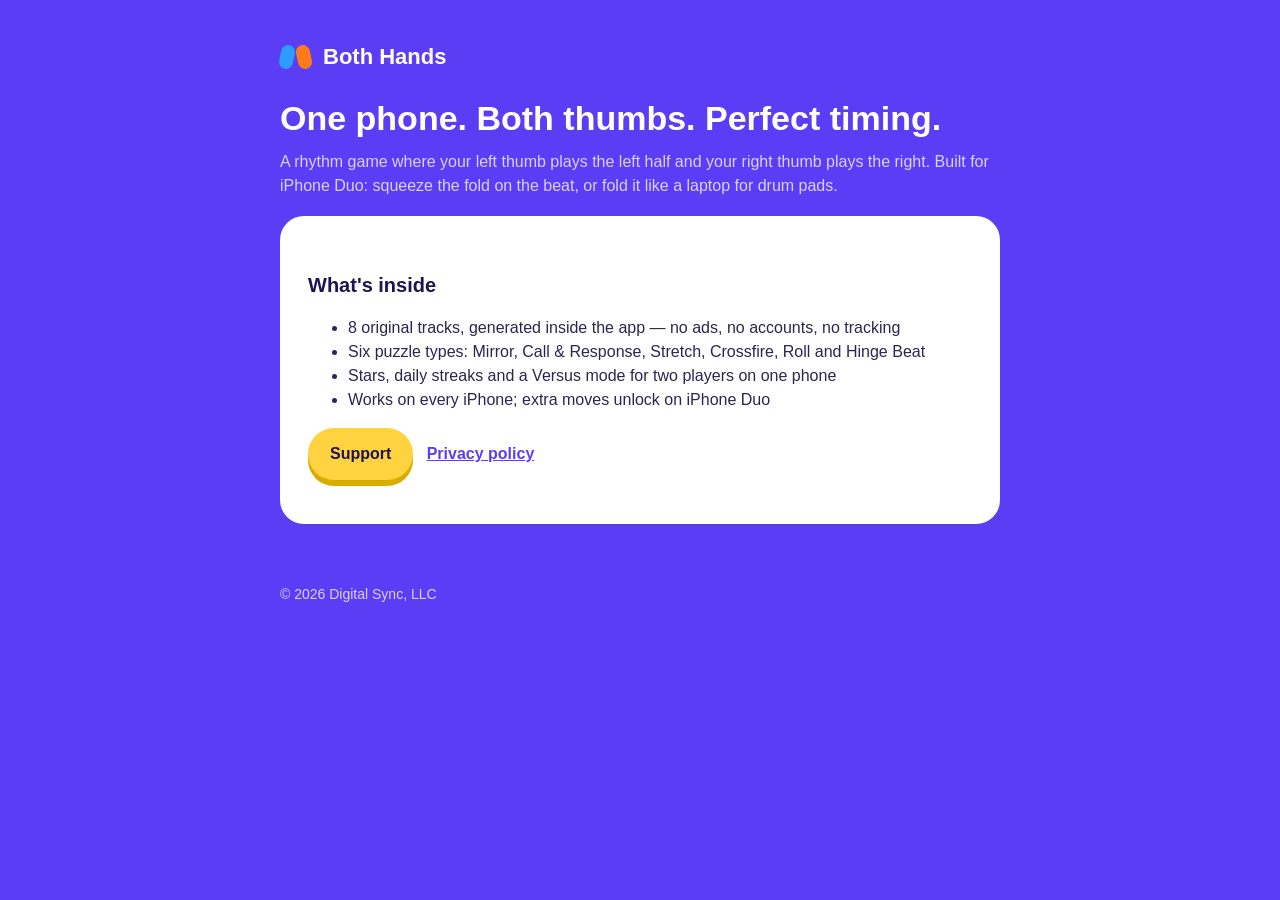
==== docs/index.html @ c5391e94 "Both Hands site: privacy, support" ====
<!doctype html><html lang="en"><head><meta charset="utf-8"><meta name="viewport" content="width=device-width,initial-scale=1"><title>Both Hands</title><link rel="stylesheet" href="style.css"></head>
<body><header><div class="mark"><span class="l"></span><span class="r"></span></div><strong>Both Hands</strong></header>
<main><h1>One phone. Both thumbs. Perfect timing.</h1><p class="sub">A rhythm game where your left thumb plays the left half and your right thumb plays the right. Built for iPhone Duo: squeeze the fold on the beat, or fold it like a laptop for drum pads.</p>
<div class="card"><h2>What's inside</h2><ul><li>8 original tracks, generated inside the app — no ads, no accounts, no tracking</li><li>Six puzzle types: Mirror, Call &amp; Response, Stretch, Crossfire, Roll and Hinge Beat</li><li>Stars, daily streaks and a Versus mode for two players on one phone</li><li>Works on every iPhone; extra moves unlock on iPhone Duo</li></ul>
<p><a class="btn" href="support.html">Support</a> &nbsp; <a href="privacy.html">Privacy policy</a></p></div></main>
<footer>© 2026 Digital Sync, LLC</footer></body></html>
---- docs/style.css ----
:root{--violet:#5B3DF5;--ink:#1E1452;--yellow:#FFD23F;--muted:#6B6490;--card:#fff}
*{box-sizing:border-box}body{margin:0;font-family:-apple-system,BlinkMacSystemFont,"SF Pro Rounded","Segoe UI",Roboto,sans-serif;background:var(--violet);color:#fff;line-height:1.5}
header{max-width:760px;margin:0 auto;padding:40px 20px 10px;display:flex;align-items:center;gap:12px}
header .mark{display:flex;gap:3px}header .mark span{display:block;width:14px;height:24px;border-radius:7px}
header .mark .l{background:#2D9CFF;transform:rotate(12deg)}header .mark .r{background:#FF7A1A;transform:rotate(-12deg)}
header strong{font-size:22px}
main{max-width:760px;margin:0 auto;padding:10px 20px 60px}
.card{background:var(--card);color:var(--ink);border-radius:24px;padding:28px}
h1{margin:0 0 6px;font-size:34px}h2{font-size:20px;margin:26px 0 6px}p,li{color:#2b2550}
.sub{color:#D9D2FF;margin:0 0 18px}a{color:var(--violet);font-weight:700}
nav a{color:#fff;margin-right:16px}footer{max-width:760px;margin:0 auto;padding:0 20px 40px;color:#D9D2FF;font-size:14px}
.btn{display:inline-block;background:var(--yellow);color:var(--ink);padding:14px 22px;border-radius:30px;text-decoration:none;font-weight:800;box-shadow:0 6px 0 #D9AC00}
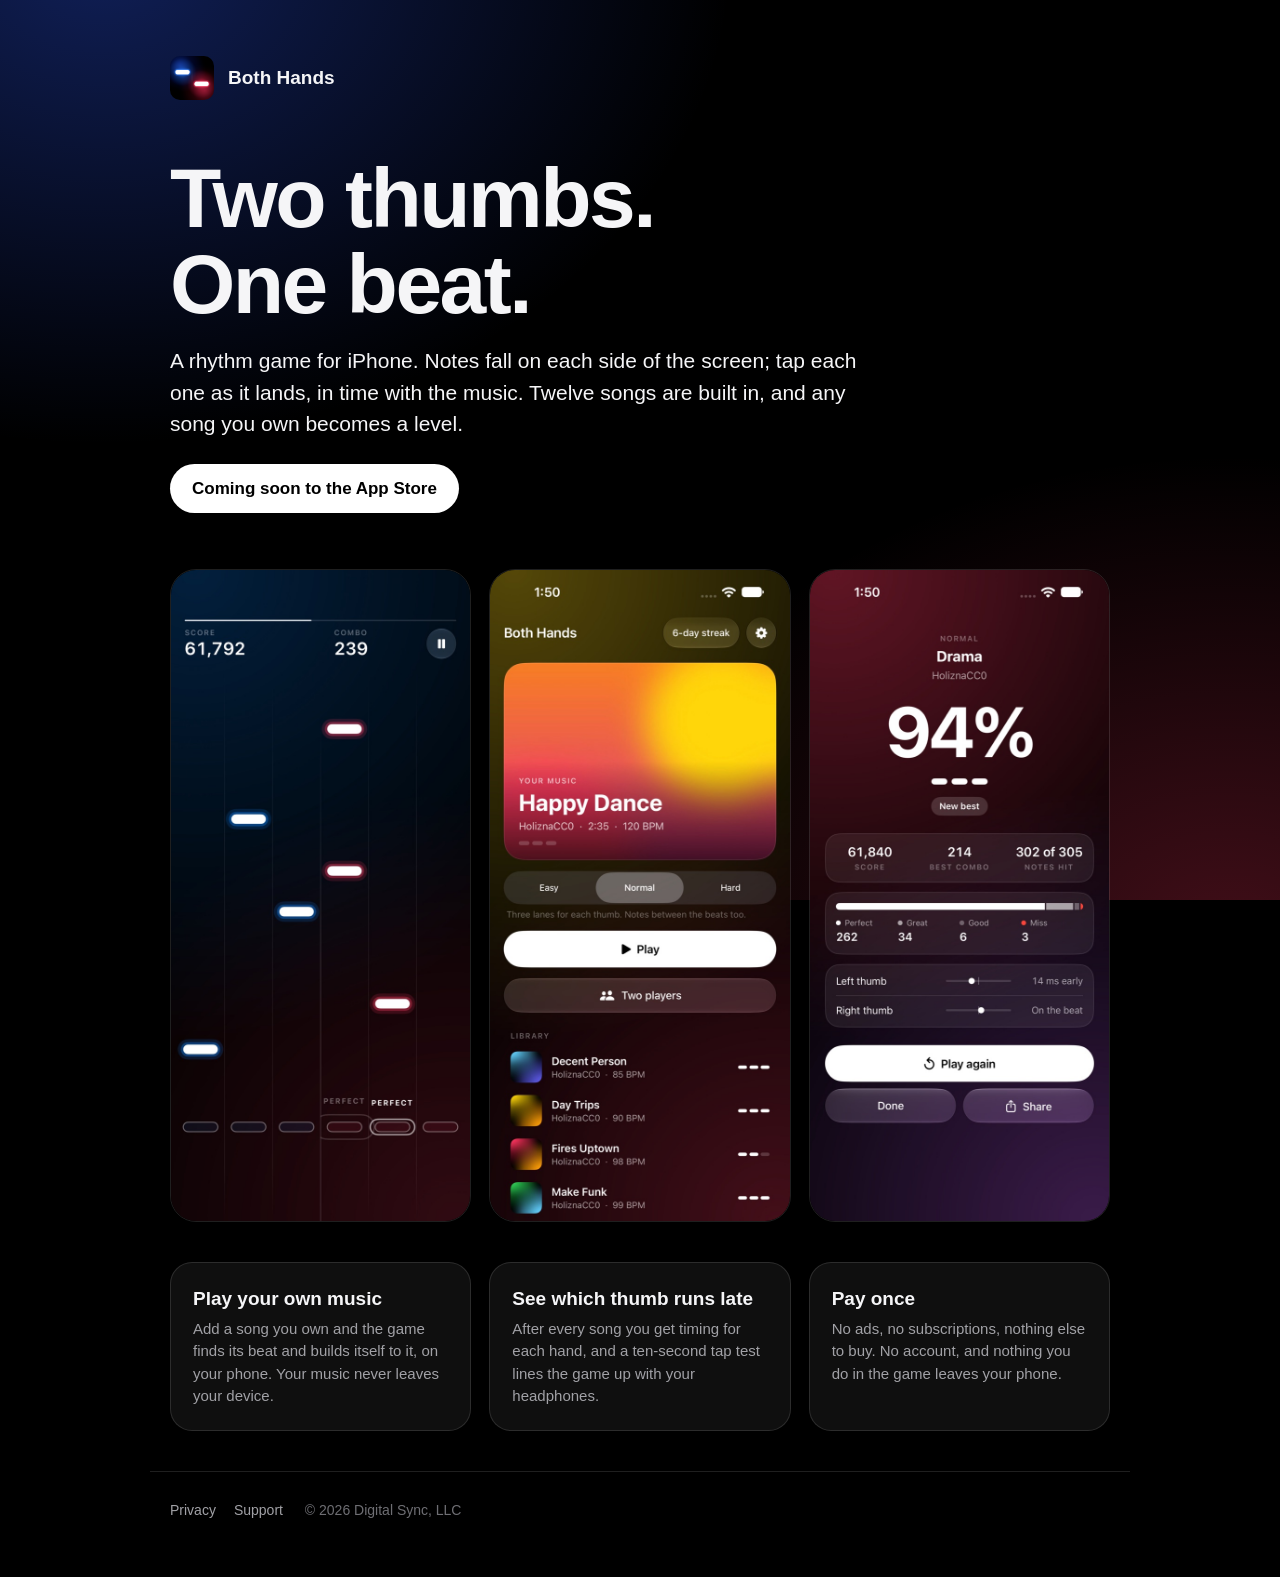
==== commit 39ea9d76: "Both Hands site: new look, updated privacy and support pages - Matches the rebuilt game: black, mini" ====
--- a/docs/index.html
+++ b/docs/index.html
@@ -1,6 +1,35 @@
-<!doctype html><html lang="en"><head><meta charset="utf-8"><meta name="viewport" content="width=device-width,initial-scale=1"><title>Both Hands</title><link rel="stylesheet" href="style.css"></head>
-<body><header><div class="mark"><span class="l"></span><span class="r"></span></div><strong>Both Hands</strong></header>
-<main><h1>One phone. Both thumbs. Perfect timing.</h1><p class="sub">A rhythm game where your left thumb plays the left half and your right thumb plays the right. Built for iPhone Duo: squeeze the fold on the beat, or fold it like a laptop for drum pads.</p>
-<div class="card"><h2>What's inside</h2><ul><li>8 original tracks, generated inside the app — no ads, no accounts, no tracking</li><li>Six puzzle types: Mirror, Call &amp; Response, Stretch, Crossfire, Roll and Hinge Beat</li><li>Stars, daily streaks and a Versus mode for two players on one phone</li><li>Works on every iPhone; extra moves unlock on iPhone Duo</li></ul>
-<p><a class="btn" href="support.html">Support</a> &nbsp; <a href="privacy.html">Privacy policy</a></p></div></main>
-<footer>© 2026 Digital Sync, LLC</footer></body></html>
+<!doctype html>
+<html lang="en">
+<head>
+<meta charset="utf-8">
+<meta name="viewport" content="width=device-width, initial-scale=1">
+<title>Both Hands</title>
+<meta name="description" content="Both Hands is a two-thumb rhythm game for iPhone. Twelve songs built in, and any song you own becomes a level.">
+<link rel="icon" href="icon.png">
+<link rel="stylesheet" href="style.css">
+</head>
+<body>
+<main>
+  <a class="brand" href="./"><img src="icon.png" alt="">Both Hands</a>
+  <h1>Two thumbs.<br>One beat.</h1>
+  <p class="lead">A rhythm game for iPhone. Notes fall on each side of the screen; tap each one as it lands, in time with the music. Twelve songs are built in, and any song you own becomes a level.</p>
+  <span class="pill">Coming soon to the App Store</span>
+
+  <div class="shots">
+    <img src="shot-play.jpg" alt="The game: notes falling toward a row of targets on each side of the screen">
+    <img src="shot-yours.jpg" alt="A song the player added from their own files, ready to play">
+    <img src="shot-results.jpg" alt="Results: 94 percent, with timing for the left and right thumb">
+  </div>
+
+  <div class="points">
+    <div><h3>Play your own music</h3><p>Add a song you own and the game finds its beat and builds itself to it, on your phone. Your music never leaves your device.</p></div>
+    <div><h3>See which thumb runs late</h3><p>After every song you get timing for each hand, and a ten-second tap test lines the game up with your headphones.</p></div>
+    <div><h3>Pay once</h3><p>No ads, no subscriptions, nothing else to buy. No account, and nothing you do in the game leaves your phone.</p></div>
+  </div>
+</main>
+<footer>
+  <a href="privacy.html">Privacy</a><a href="support.html">Support</a>
+  <span>&copy; 2026 Digital Sync, LLC</span>
+</footer>
+</body>
+</html>
--- a/docs/style.css
+++ b/docs/style.css
@@ -1,12 +1,56 @@
-:root{--violet:#5B3DF5;--ink:#1E1452;--yellow:#FFD23F;--muted:#6B6490;--card:#fff}
-*{box-sizing:border-box}body{margin:0;font-family:-apple-system,BlinkMacSystemFont,"SF Pro Rounded","Segoe UI",Roboto,sans-serif;background:var(--violet);color:#fff;line-height:1.5}
-header{max-width:760px;margin:0 auto;padding:40px 20px 10px;display:flex;align-items:center;gap:12px}
-header .mark{display:flex;gap:3px}header .mark span{display:block;width:14px;height:24px;border-radius:7px}
-header .mark .l{background:#2D9CFF;transform:rotate(12deg)}header .mark .r{background:#FF7A1A;transform:rotate(-12deg)}
-header strong{font-size:22px}
-main{max-width:760px;margin:0 auto;padding:10px 20px 60px}
-.card{background:var(--card);color:var(--ink);border-radius:24px;padding:28px}
-h1{margin:0 0 6px;font-size:34px}h2{font-size:20px;margin:26px 0 6px}p,li{color:#2b2550}
-.sub{color:#D9D2FF;margin:0 0 18px}a{color:var(--violet);font-weight:700}
-nav a{color:#fff;margin-right:16px}footer{max-width:760px;margin:0 auto;padding:0 20px 40px;color:#D9D2FF;font-size:14px}
-.btn{display:inline-block;background:var(--yellow);color:var(--ink);padding:14px 22px;border-radius:30px;text-decoration:none;font-weight:800;box-shadow:0 6px 0 #D9AC00}
+:root {
+  color-scheme: dark;
+  --text: #f5f5f7;
+  --soft: #a1a1a6;
+  --faint: #6e6e73;
+  --line: rgba(255, 255, 255, 0.12);
+  --panel: rgba(255, 255, 255, 0.06);
+}
+
+* { box-sizing: border-box; }
+
+html { background: #000; }
+
+body {
+  margin: 0;
+  background:
+    radial-gradient(900px 700px at 8% -5%, rgba(47, 91, 255, 0.34), transparent 70%),
+    radial-gradient(900px 700px at 96% 105%, rgba(255, 55, 95, 0.26), transparent 70%),
+    #000;
+  background-attachment: fixed;
+  color: var(--text);
+  font: 17px/1.5 -apple-system, BlinkMacSystemFont, "SF Pro Text", "Helvetica Neue", Arial, sans-serif;
+  -webkit-font-smoothing: antialiased;
+}
+
+main { max-width: 980px; margin: 0 auto; padding: 56px 20px 40px; }
+main.narrow { max-width: 680px; }
+
+.brand { display: flex; align-items: center; gap: 14px; color: var(--text); text-decoration: none; font-weight: 600; font-size: 19px; }
+.brand img { width: 44px; height: 44px; border-radius: 10px; }
+
+h1 { font-size: clamp(44px, 9vw, 84px); line-height: 1.02; letter-spacing: -0.03em; margin: 56px 0 18px; font-weight: 700; }
+h2 { font-size: 26px; letter-spacing: -0.01em; margin: 44px 0 8px; font-weight: 700; }
+h3 { font-size: 19px; margin: 28px 0 4px; font-weight: 600; }
+p { margin: 0 0 14px; color: var(--soft); }
+p.lead { font-size: 21px; max-width: 34em; color: var(--text); }
+a { color: #64d2ff; }
+strong { color: var(--text); font-weight: 600; }
+
+.pill { display: inline-block; margin-top: 10px; padding: 12px 22px; border-radius: 999px; background: #fff; color: #000; font-weight: 600; }
+
+.shots { display: grid; grid-template-columns: repeat(3, 1fr); gap: 18px; margin: 56px 0 8px; }
+.shots img { width: 100%; height: auto; border-radius: 26px; border: 1px solid var(--line); display: block; }
+
+.points { display: grid; grid-template-columns: repeat(3, 1fr); gap: 18px; margin-top: 40px; }
+.points div { background: var(--panel); border: 1px solid var(--line); border-radius: 22px; padding: 22px; }
+.points h3 { margin-top: 0; }
+.points p { margin: 0; font-size: 15px; }
+
+footer { max-width: 980px; margin: 0 auto; padding: 28px 20px 56px; color: var(--faint); font-size: 14px; border-top: 1px solid var(--line); }
+footer a { color: var(--soft); margin-right: 18px; text-decoration: none; }
+
+@media (max-width: 720px) {
+  .shots, .points { grid-template-columns: 1fr; }
+  .shots img { max-width: 360px; margin: 0 auto; }
+}
